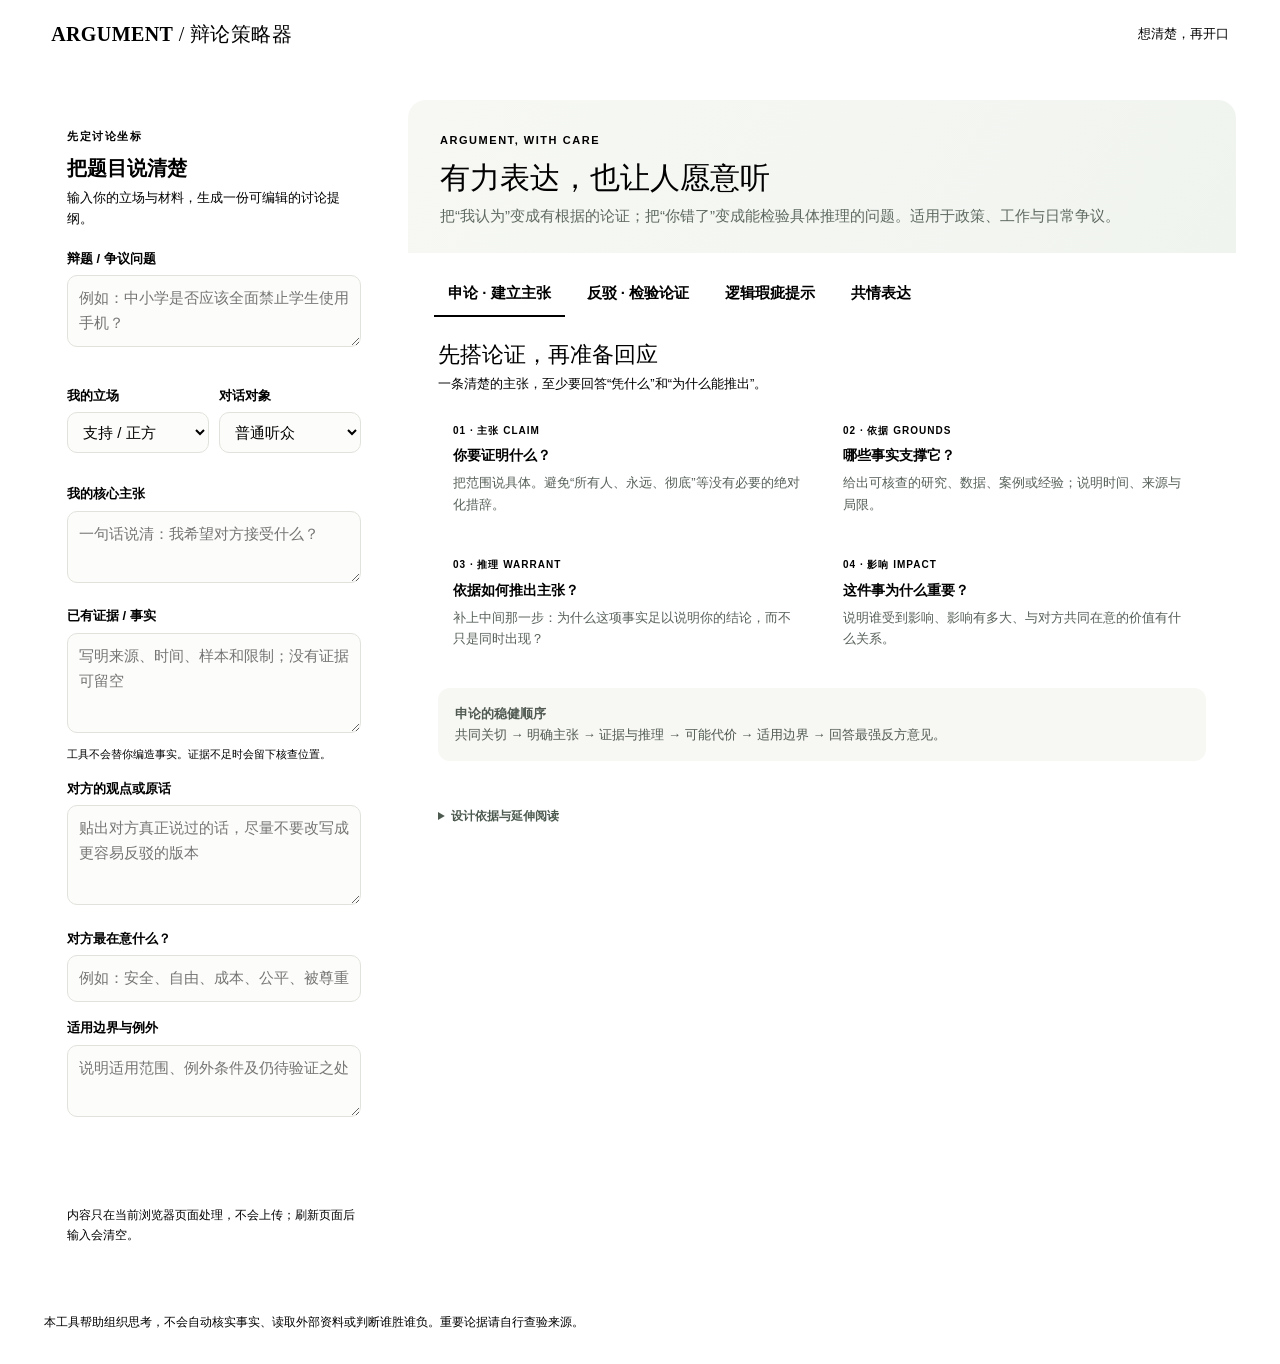
==== index.html @ ad8eb134 "Publish reviewed static site" ====
<!doctype html>
<html lang="zh-CN">
<head>
<meta charset="utf-8">
<meta name="viewport" content="width=device-width,initial-scale=1">
<meta name="theme-color" content="#f5f4f1">
<title>辩论策略器</title>
<style><style>
:root{--bg:#f5f4f1;--paper:#fff;--ink:#222722;--muted:#727a73;--line:#e4e6df;--green:#315b48;--green2:#eaf1eb;--orange:#a95d35;--orange2:#fbf0e9;--shadow:0 14px 40px #2433280c}*{box-sizing:border-box}body{margin:0;background:var(--bg);color:var(--ink);font:15px/1.65 -apple-system,BlinkMacSystemFont,"Segoe UI","PingFang SC","Hiragino Sans GB",sans-serif}button,input,textarea,select{font:inherit}button{cursor:pointer}.top{height:68px;padding:0 clamp(18px,4vw,58px);display:flex;align-items:center;justify-content:space-between;border-bottom:1px solid var(--line);background:#ffffffcc;position:sticky;top:0;z-index:2;backdrop-filter:blur(12px)}.brand{font-family:Georgia,serif;font-size:20px;letter-spacing:.02em}.brand b{color:var(--green);font-weight:600}.top small{color:var(--muted)}.layout{max-width:1240px;margin:32px auto;padding:0 24px;display:grid;grid-template-columns:340px minmax(0,1fr);gap:24px}.panel,.workspace{background:var(--paper);border:1px solid var(--line);border-radius:18px;box-shadow:var(--shadow)}.panel{padding:23px;height:max-content;position:sticky;top:88px}.eyebrow{text-transform:uppercase;letter-spacing:.14em;color:var(--green);font-size:11px;font-weight:700}.panel h2{font-size:20px;margin:4px 0 2px}.sub{color:var(--muted);font-size:13px;margin:0 0 18px}.field{margin:15px 0}.field label{display:block;font-weight:650;font-size:13px;margin-bottom:6px}.field textarea,.field input,.field select{width:100%;border:1px solid #dfe3db;border-radius:10px;background:#fcfcfa;padding:10px 11px;color:var(--ink);outline:none}.field textarea:focus,.field input:focus,.field select:focus{border-color:#72927e;box-shadow:0 0 0 3px #315b4812}.field textarea{resize:vertical;min-height:72px}.field textarea.tall{min-height:100px}.hint{font-size:11px;color:var(--muted);margin-top:4px}.row{display:grid;grid-template-columns:1fr 1fr;gap:10px}.primary{background:var(--green);color:white;border:0;padding:12px 15px;border-radius:11px;font-weight:650;width:100%;margin-top:4px}.primary:hover{background:#234633}.secondary{border:1px solid var(--line);border-radius:9px;background:white;padding:8px 11px;color:var(--ink)}.workspace{overflow:hidden}.hero{padding:27px 32px 24px;background:linear-gradient(120deg,#f7f8f4,#f0f4ef)}.hero h1{font-family:Georgia,"Songti SC",serif;font-size:30px;font-weight:550;line-height:1.2;margin:8px 0}.hero p{color:#5f6962;margin:8px 0 0;max-width:680px}.tabs{display:flex;gap:8px;padding:18px 26px 0;border-bottom:1px solid var(--line)}.tab{border:0;background:none;padding:10px 14px;color:var(--muted);font-weight:650;border-bottom:2px solid transparent}.tab.active{color:var(--green);border-color:var(--green)}.content{padding:23px 30px 30px}.pane{display:none}.pane.active{display:block}.section-title{display:flex;align-items:start;justify-content:space-between;gap:12px;margin-bottom:13px}.section-title h2{font:550 22px Georgia,"Songti SC",serif;margin:0}.section-title p{margin:3px 0 0;color:var(--muted);font-size:13px}.cards{display:grid;grid-template-columns:repeat(2,minmax(0,1fr));gap:12px}.card{border:1px solid var(--line);border-radius:12px;padding:15px;background:#fff}.card h3{font-size:14px;margin:0 0 5px}.card p{font-size:13px;color:#58615a;margin:0}.card .tag{color:var(--green);font-size:10px;text-transform:uppercase;letter-spacing:.1em;font-weight:700;display:block;margin-bottom:5px}.output{margin-top:22px;border:1px solid #d9e4db;background:#fbfdfb;border-radius:13px;padding:18px;display:none}.output.show{display:block}.output-head{display:flex;justify-content:space-between;align-items:center;margin-bottom:10px}.output h3{margin:0;font-size:16px}.copy{border:1px solid #cfdbd0;background:white;border-radius:8px;padding:7px 10px;font-size:12px}.result{white-space:pre-wrap;font-size:14px;color:#323a34}.chips{display:flex;flex-wrap:wrap;gap:8px;margin-top:12px}.chip{border-radius:30px;background:var(--orange2);color:#8b4a2b;padding:5px 9px;font-size:12px}.helper{margin-top:23px;padding:15px 17px;border-radius:12px;background:#f7f7f3;color:#515a53;font-size:13px}.helper strong{color:var(--ink)}.checklist{display:grid;gap:10px;margin-top:12px}.check{display:grid;grid-template-columns:20px 1fr;gap:8px;font-size:13px;color:#566057}.check input{accent-color:var(--green);margin-top:5px}.sources{border-top:1px solid var(--line);padding:16px 30px 20px;color:var(--muted);font-size:12px}.sources summary{cursor:pointer;color:#4d5a50;font-weight:650}.sources ul{padding-left:18px}.sources a{color:var(--green)}.notice{font-size:12px;color:var(--muted);margin-top:14px}.footer{max-width:1240px;margin:0 auto 32px;padding:0 24px;color:var(--muted);font-size:12px}@media(max-width:850px){.layout{grid-template-columns:1fr;margin:18px auto;padding:0 14px;gap:14px}.panel{position:static}.hero{padding:22px}.content{padding:20px}.sources{padding:16px 20px}.cards{grid-template-columns:1fr}.top{height:58px}.hero h1{font-size:27px}}@media(max-width:420px){.row{grid-template-columns:1fr}.section-title{display:block}.section-title button{margin-top:10px}}
.error{color:#a32620;background:#fff1ef;padding:10px;border-radius:8px}.output.show{display:block}.chip{white-space:normal}@media(max-width:850px){.layout{grid-template-columns:minmax(0,1fr)}.panel{position:static;top:auto}.top{position:static}}@media(max-width:420px){.layout{padding:0 10px}.panel{padding:16px}.tabs{overflow-x:auto;padding-left:10px;padding-right:10px}.tab{white-space:nowrap;padding:9px 10px}.content{padding:16px}.hero{padding:18px}}
</style>
</head>
<body>
<header class="top"><div class="brand"><b>ARGUMENT</b> / 辩论策略器</div><small>想清楚，再开口</small></header>
<main class="layout">
<aside class="panel">
 <span class="eyebrow">先定讨论坐标</span><h2>把题目说清楚</h2><p class="sub">输入你的立场与材料，生成一份可编辑的讨论提纲。</p>
 <div class="field"><label for="topic">辩题 / 争议问题</label><textarea id="topic" placeholder="例如：中小学是否应该全面禁止学生使用手机？"></textarea></div>
 <div class="row"><div class="field"><label for="side">我的立场</label><select id="side"><option value="支持">支持 / 正方</option><option value="反对">反对 / 反方</option><option value="审慎">审慎分析</option></select></div><div class="field"><label for="audience">对话对象</label><select id="audience"><option>普通听众</option><option>政策制定者</option><option>家人或朋友</option><option>专业评审</option><option>公众读者</option></select></div></div>
 <div class="field"><label for="claim">我的核心主张</label><textarea id="claim" placeholder="一句话说清：我希望对方接受什么？"></textarea></div>
 <div class="field"><label for="evidence">已有证据 / 事实</label><textarea id="evidence" class="tall" placeholder="写明来源、时间、样本和限制；没有证据可留空"></textarea><div class="hint">工具不会替你编造事实。证据不足时会留下核查位置。</div></div>
 <div class="field"><label for="opponent">对方的观点或原话</label><textarea id="opponent" class="tall" placeholder="贴出对方真正说过的话，尽量不要改写成更容易反驳的版本"></textarea></div>
 <div class="field"><label for="concern">对方最在意什么？</label><input id="concern" placeholder="例如：安全、自由、成本、公平、被尊重"></div>
 <div class="field"><label for="boundary">适用边界与例外</label><textarea id="boundary" placeholder="说明适用范围、例外条件及仍待验证之处"></textarea></div>
 <p id="formError" role="alert" class="error" hidden></p><button class="primary" id="generate">生成策略草稿</button>
 <p class="notice">内容只在当前浏览器页面处理，不会上传；刷新页面后输入会清空。</p>
</aside>
<section class="workspace">
 <div class="hero"><span class="eyebrow">Argument, with care</span><h1>有力表达，也让人愿意听</h1><p>把“我认为”变成有根据的论证；把“你错了”变成能检验具体推理的问题。适用于政策、工作与日常争议。</p></div>
 <nav class="tabs" aria-label="策略部分"><button class="tab active" data-pane="construct">申论 · 建立主张</button><button class="tab" data-pane="rebut">反驳 · 检验论证</button><button class="tab" data-pane="logic">逻辑瑕疵提示</button><button class="tab" data-pane="empathy">共情表达</button></nav>
 <div class="content">
  <section class="pane active" id="construct"><div class="section-title"><div><h2>先搭论证，再准备回应</h2><p>一条清楚的主张，至少要回答“凭什么”和“为什么能推出”。</p></div></div>
   <div class="cards"><article class="card"><span class="tag">01 · 主张 Claim</span><h3>你要证明什么？</h3><p>把范围说具体。避免“所有人、永远、彻底”等没有必要的绝对化措辞。</p></article><article class="card"><span class="tag">02 · 依据 Grounds</span><h3>哪些事实支撑它？</h3><p>给出可核查的研究、数据、案例或经验；说明时间、来源与局限。</p></article><article class="card"><span class="tag">03 · 推理 Warrant</span><h3>依据如何推出主张？</h3><p>补上中间那一步：为什么这项事实足以说明你的结论，而不只是同时出现？</p></article><article class="card"><span class="tag">04 · 影响 Impact</span><h3>这件事为什么重要？</h3><p>说明谁受到影响、影响有多大、与对方共同在意的价值有什么关系。</p></article></div>
   <div class="helper"><strong>申论的稳健顺序</strong><br>共同关切 → 明确主张 → 证据与推理 → 可能代价 → 适用边界 → 回答最强反方意见。</div><div class="output" id="constructOutput"><div class="output-head"><h3>你的申论草稿</h3><button class="copy" data-copy="constructText">复制草稿</button></div><div class="result" id="constructText"></div></div>
  </section>
  <section class="pane" id="rebut"><div class="section-title"><div><h2>反驳观点，不攻击说话的人</h2><p>先确认你反对的是对方真正的论点，再定位证据、推理或边界问题。</p></div></div>
   <div class="cards"><article class="card"><span class="tag">A · 复述</span><h3>先把对方说准确</h3><p>“我理解你的重点是……因为你担心……我复述得对吗？”</p></article><article class="card"><span class="tag">B · 定位</span><h3>找论证的薄弱环节</h3><p>问题在事实是否可靠、样本是否有代表性，还是证据不足以推出结论？</p></article><article class="card"><span class="tag">C · 追问</span><h3>用问题让推理可见</h3><p>“如果这个例子换一组人，结论还成立吗？”比“你这是谬误”更可讨论。</p></article><article class="card"><span class="tag">D · 回应</span><h3>提供更好的解释</h3><p>给出反证或替代机制，再比较哪种解释覆盖更多事实、带来更少代价。</p></article></div>
   <div class="helper"><strong>一段可直接改写的回应</strong><br>“我认同你在意的【关切】。我想核对的是【对方前提 / 推理】是否足以支持【结论】。目前我看到【证据或反例】。如果把【条件】纳入考虑，你会如何判断？”</div><div class="output" id="rebutOutput"><div class="output-head"><h3>你的反驳草稿</h3><button class="copy" data-copy="rebutText">复制草稿</button></div><div class="result" id="rebutText"></div><div class="chips" id="flags"></div></div>
  </section>
  <section class="pane" id="logic"><div class="section-title"><div><h2>通用逻辑检查表</h2><p>这些是检查方向，不是自动判错。先问清语境，再决定是否适用。</p></div></div><div class="cards" id="logicCards"></div><div class="helper"><strong>使用原则</strong><br>谬误名称只是缩写，不能代替论证。指出它时，最好引用具体句子，说明哪一步不成立，并提出可回答的问题。</div></section>
  <section class="pane" id="empathy"><div class="section-title"><div><h2>共情不是假装同意</h2><p>理解对方的体验与价值，同时保留你自己的判断。</p></div></div><div class="cards"><article class="card"><span class="tag">01 · 复述内容</span><h3>先检查自己有没有听懂</h3><p>“我听到你担心的是……，而不是……，对吗？”</p></article><article class="card"><span class="tag">02 · 命名关切</span><h3>承认利益或情绪有现实来源</h3><p>“如果你最看重的是【价值】，这个担心确实值得认真对待。”</p></article><article class="card"><span class="tag">03 · 找共同目标</span><h3>建立可讨论的交集</h3><p>“我们可能都希望【共同目标】；分歧在于哪种做法更能实现它。”</p></article><article class="card"><span class="tag">04 · 邀请修正</span><h3>给对方纠正你的机会</h3><p>“我这样理解有遗漏吗？你最希望我回应哪一点？”</p></article></div><div class="helper"><strong>避免</strong><br>不要替对方诊断动机；不要用“我理解你”掩盖反驳；不要把关心当成换取让步的技巧。先真诚复述，再明确说明你同意与不同意的部分。</div></section>
 </div>
 <details class="sources"><summary>设计依据与延伸阅读</summary><ul><li><a href="https://owl.purdue.edu/owl/general_writing/academic_writing/historical_perspectives_on_argumentation/toulmin_argument.html" target="_blank" rel="noreferrer">Purdue OWL：Toulmin 论证结构</a>——主张、依据、推理、限定与反驳。</li><li><a href="https://plato.stanford.edu/entries/fallacies/" target="_blank" rel="noreferrer">Stanford Encyclopedia of Philosophy：Fallacies</a>——谬误概念与非形式论证分析。</li><li><a href="https://greatergood.berkeley.edu/article/item/three_strategies_for_helping_students_discuss_controversial_issues" target="_blank" rel="noreferrer">UC Berkeley Greater Good：讨论争议议题的策略</a>——尊重式辩论、主动倾听与换位理解。</li><li><a href="https://store.samhsa.gov/sites/default/files/SAMHSA_Digital_Download/PEP20-02-02-014.pdf" target="_blank" rel="noreferrer">SAMHSA：动机式访谈实践手册</a>——开放式提问、肯定、反映式倾听与总结；此处仅借用沟通技巧，不把咨询方法包装成辩论操纵术。</li></ul></details>
</section></main>
<footer class="footer">本工具帮助组织思考，不会自动核实事实、读取外部资料或判断谁胜谁负。重要论据请自行查验来源。</footer>
<script>(function(root,factory){if(typeof module==='object'&&module.exports)module.exports=factory();else root.DebateLogic=factory()})(typeof globalThis!=='undefined'?globalThis:this,function(){'use strict';
const VERSION='1.0', SIDES=['支持','反对','审慎'];
function err(message){return {ok:false,version:VERSION,error:{code:'INVALID_INPUT',message}}}
function generateStrategy(input){try{
 if(!input||typeof input!=='object'||Array.isArray(input))return err('输入必须是包含主题、立场和主张的对象。');
 for(const k of ['topic','side','audience','claim','evidence','opponent','concern'])if(typeof input[k]!=='string')return err('缺少有效文本字段：'+k+'。');
 const topic=input.topic.trim(),side=input.side.trim(),claim=input.claim.trim();
 if(!topic||!claim||!SIDES.includes(side))return err('主题、主张不能为空，立场须为支持、反对或审慎。');
 const evidence=input.evidence.trim(),opponent=input.opponent.trim(),concern=input.concern.trim(),boundary=typeof input.boundary==='string'?input.boundary.trim():'';
 const audience=input.audience.trim()||'未指定对象';
 const provided=evidence?evidence.split(/[\n；;。]+/).map(x=>x.trim()).filter(Boolean):[];
 const gaps=provided.length?['所给材料尚未独立核验；来源、时间、样本与适用范围待补。']:['未提供来源，不能判为已核实事实'];
 const acknowledgement=concern?'你提出的顾虑值得认真对待：'+concern:'可以先确认对方最在意的影响，再讨论方案；不预设其动机。';
 let response=opponent?'针对“'+opponent+'”，先承认其中可能涉及的真实顾虑，再比较其与本方主张的适用条件；现有输入未提供证据，不能据此断定哪一方的效果更大。':'尚未提供对方原话，因此不代替对方立论；建议先询问其具体顾虑，再逐点回应。';
 if(side==='审慎')response='目前信息不足以支持简单站队。对于'+(opponent?'“'+opponent+'”':'尚未提供的对方观点')+'，应先核对双方依据与适用条件，再比较可逆方案。';
 const reasoning=provided.length?'主张（'+claim+'）需要由所给材料支持；应说明材料如何连接到预期影响，并检查替代解释。当前材料未独立核验，结论强度应与证据相称。':'主张（'+claim+'）目前只有立场陈述。可检验的论证链应补齐：可核验证据 → 证据如何支持主张的推理桥梁 → 预期影响；现阶段不能把推测写成事实。';
 const impact='可能影响需结合'+topic+'的具体情境验证；本输入没有可核验数据，不能断言效果大小或因果关系。';
 const empathy={acknowledgement,audience_adaptation:audience.includes('专业')?'面向'+audience+'：区分主张、材料与推断，要求可追溯来源、方法、适用范围及反例。':'面向'+audience+'：用日常语言说明理由和不确定性，邀请对方补充不同经历，不把分歧归因于动机。'};
 const actions=['补充可追溯来源（作者/机构、标题、日期、链接或出处），并核对其是否支持该主张。','列出至少一个反例或受影响群体，检查边界与可能代价。','与对方确认最重要的顾虑，提出小范围、可撤回且可衡量的下一步。'];
 return {ok:true,version:VERSION,argument:{claim,evidence:provided,reasoning,impact,boundary:boundary||'未提供适用边界；需明确例外、受影响群体与停止条件。'},rebuttal:{opponent:opponent||'未提供对方原话',response,questions:['对方这项顾虑在什么情形下最重要？','有哪些可核查材料能区分双方预测？','什么例外或新证据会改变当前判断？']},empathy,actions,evidence:{provided,gaps},limitations:['离线确定性模板与规则生成，不调用通用AI、网络检索或事实核查服务。','回应与行动建议是结构化提示，不代表真实对方观点、专业结论或已验证效果。','用户提供的材料不会自动成为已核实来源。']};
 }catch(e){return {ok:false,version:VERSION,error:{code:'INTERNAL_ERROR',message:'生成失败，请检查输入后重试。'}}}}
return {generateStrategy};});
const logic=[['以偏概全','用少数个案推出普遍结论。','样本有多大、如何选取？是否存在相反案例？'],['虚假两难','把多个可选方案压缩成只有两个。','还有没有折中、分阶段或第三种方案？'],['因果跳跃','把相关、先后发生误当成因果。','还有哪些因素可能解释这个结果？有对照或机制证据吗？'],['诉诸个例','用个人经历代替总体证据。','这个例子说明可能性还是普遍程度？'],['诉诸人身','攻击身份或动机，回避论点。','不讨论说话者，主张本身成立吗？'],['稻草人','把对方立场改写得更极端。','对方会认可你的复述吗？'],['滑坡推断','未经证明假设连锁后果。','每一步机制和概率依据是什么？'],['移动标准','证据满足后临时提高要求。','双方约定的标准是什么？']];
const cards=document.getElementById('logicCards'); for(const [t,d,q] of logic){const a=document.createElement('article');a.className='card';for(const [tag,txt] of [['span','检查提示'],['h3',t],['p',d+' 可问：'+q]]){const e=document.createElement(tag);e.textContent=txt;a.append(e)}cards.append(a)}
document.querySelectorAll('.tab').forEach(b=>b.addEventListener('click',()=>{document.querySelectorAll('.tab,.pane').forEach(x=>x.classList.remove('active'));b.classList.add('active');document.getElementById(b.dataset.pane).classList.add('active')}));
const $=id=>document.getElementById(id), err=$('formError');
$('generate').addEventListener('click',()=>{const input={};for(const id of ['topic','side','audience','claim','evidence','opponent','concern','boundary'])input[id]=$(id).value.trim(); if(!input.topic||!input.claim){err.textContent='请填写辩题和核心主张后再生成。';err.hidden=false;(!input.topic?$('topic'):$('claim')).focus();return} let r; try{if(typeof DebateLogic?.generateStrategy!=='function')throw Error('接口尚未加载');r=DebateLogic.generateStrategy(input)}catch{err.textContent='生成失败，请检查本地逻辑模块。';err.hidden=false;return}if(!r||r.ok!==true){err.textContent=r?.error?.message||'输入无效，请检查必填内容。';err.hidden=false;return}err.hidden=true;const a=r.argument,b=r.rebuttal; $('constructText').textContent=`辩题：${input.topic}\n立场：${input.side}\n\n主张：${a.claim}\n依据：${a.evidence.join('；')||'未提供'}\n推理：${a.reasoning}\n影响：${a.impact}\n边界：${a.boundary}\n\n行动：${r.actions.join('；')}`;$('rebutText').textContent=`对方观点：${b.opponent}\n回应：${b.response}\n追问：${b.questions.join('；')}\n\n共情：${r.empathy.acknowledgement}\n对象适配：${r.empathy.audience_adaptation}`; for(const id of ['constructOutput','rebutOutput'])$(id).classList.add('show'); const flags=$('flags');flags.replaceChildren();[...r.evidence.gaps,...r.limitations].forEach(t=>{const c=document.createElement('span');c.className='chip';c.textContent=t;flags.append(c)});$('construct').append(...[]);$('constructOutput').scrollIntoView({block:'nearest'});});
document.querySelectorAll('[data-copy]').forEach(btn=>btn.addEventListener('click',async()=>{const text=$(btn.dataset.copy).textContent;try{if(!navigator.clipboard?.writeText)throw Error();await navigator.clipboard.writeText(text);btn.textContent='已复制'}catch{btn.textContent='复制失败：请手动选择文本'}setTimeout(()=>btn.textContent='复制草稿',1800)}));
</script>
</body>
</html>
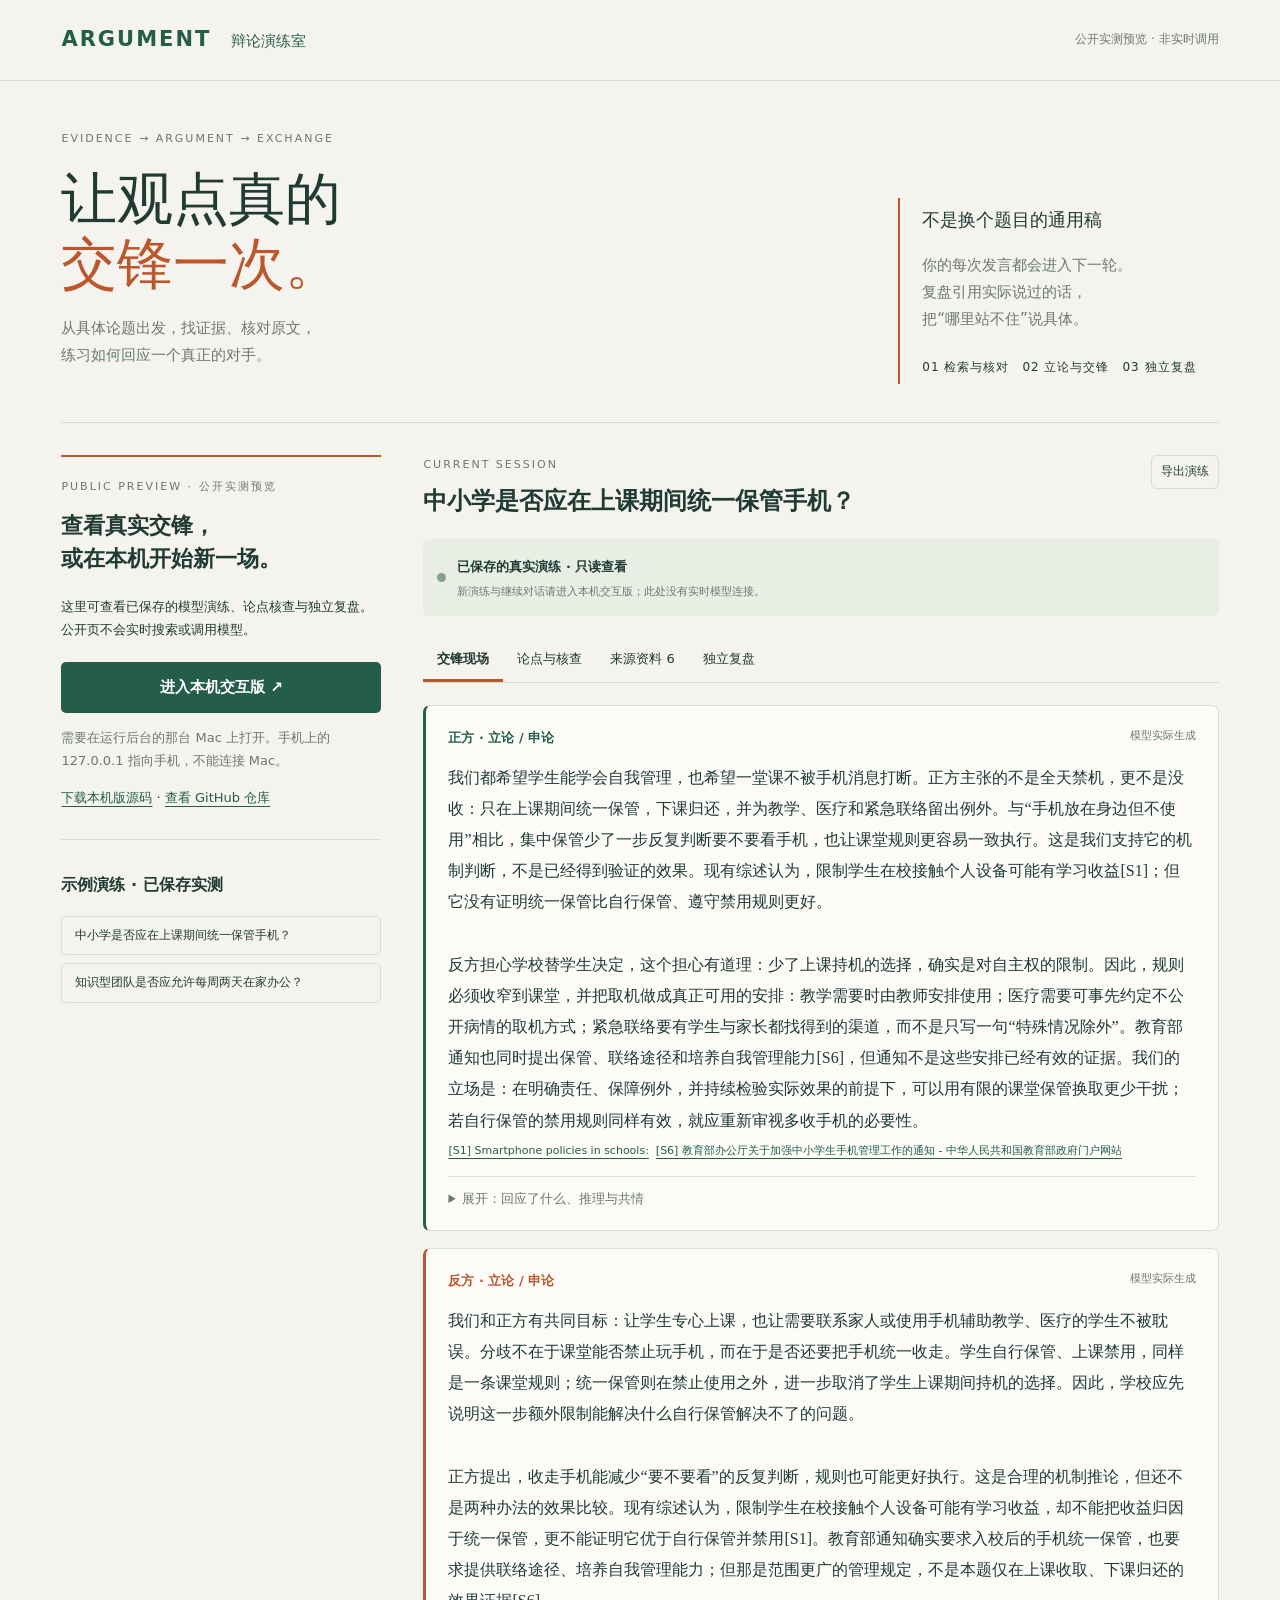
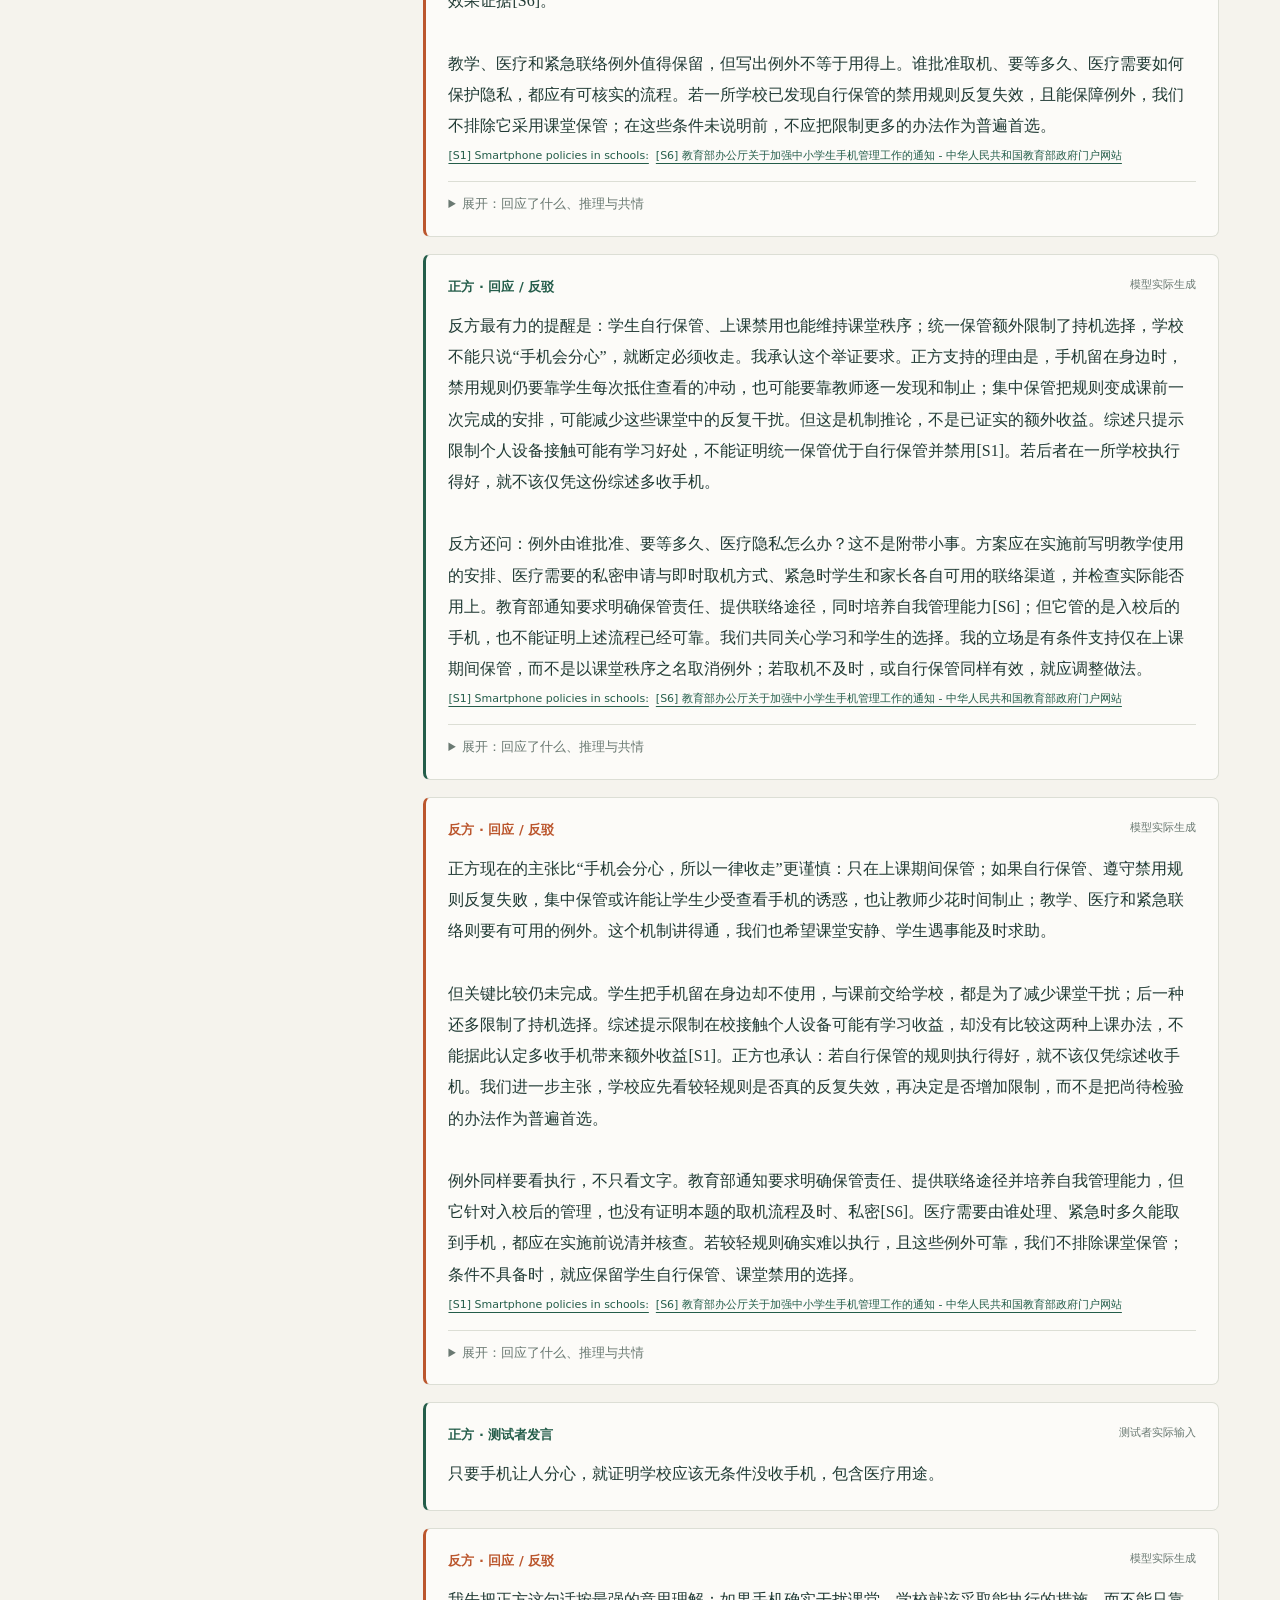
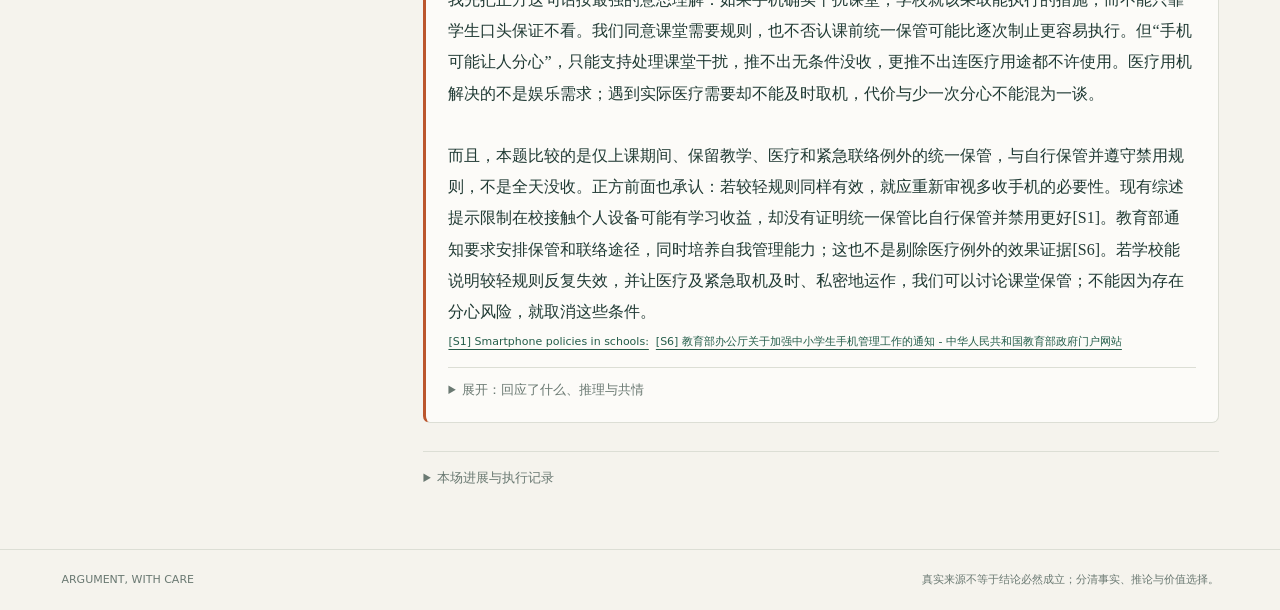
==== commit 3a18df4c: "Publish model-backed debate simulator source and honest Pages preview" ====
--- a/index.html
+++ b/index.html
@@ -1,76 +1,15 @@
-<!doctype html>
-<html lang="zh-CN">
-<head>
-<meta charset="utf-8">
-<meta name="viewport" content="width=device-width,initial-scale=1">
-<meta name="theme-color" content="#f5f4f1">
-<title>辩论策略器</title>
-<style><style>
-:root{--bg:#f5f4f1;--paper:#fff;--ink:#222722;--muted:#727a73;--line:#e4e6df;--green:#315b48;--green2:#eaf1eb;--orange:#a95d35;--orange2:#fbf0e9;--shadow:0 14px 40px #2433280c}*{box-sizing:border-box}body{margin:0;background:var(--bg);color:var(--ink);font:15px/1.65 -apple-system,BlinkMacSystemFont,"Segoe UI","PingFang SC","Hiragino Sans GB",sans-serif}button,input,textarea,select{font:inherit}button{cursor:pointer}.top{height:68px;padding:0 clamp(18px,4vw,58px);display:flex;align-items:center;justify-content:space-between;border-bottom:1px solid var(--line);background:#ffffffcc;position:sticky;top:0;z-index:2;backdrop-filter:blur(12px)}.brand{font-family:Georgia,serif;font-size:20px;letter-spacing:.02em}.brand b{color:var(--green);font-weight:600}.top small{color:var(--muted)}.layout{max-width:1240px;margin:32px auto;padding:0 24px;display:grid;grid-template-columns:340px minmax(0,1fr);gap:24px}.panel,.workspace{background:var(--paper);border:1px solid var(--line);border-radius:18px;box-shadow:var(--shadow)}.panel{padding:23px;height:max-content;position:sticky;top:88px}.eyebrow{text-transform:uppercase;letter-spacing:.14em;color:var(--green);font-size:11px;font-weight:700}.panel h2{font-size:20px;margin:4px 0 2px}.sub{color:var(--muted);font-size:13px;margin:0 0 18px}.field{margin:15px 0}.field label{display:block;font-weight:650;font-size:13px;margin-bottom:6px}.field textarea,.field input,.field select{width:100%;border:1px solid #dfe3db;border-radius:10px;background:#fcfcfa;padding:10px 11px;color:var(--ink);outline:none}.field textarea:focus,.field input:focus,.field select:focus{border-color:#72927e;box-shadow:0 0 0 3px #315b4812}.field textarea{resize:vertical;min-height:72px}.field textarea.tall{min-height:100px}.hint{font-size:11px;color:var(--muted);margin-top:4px}.row{display:grid;grid-template-columns:1fr 1fr;gap:10px}.primary{background:var(--green);color:white;border:0;padding:12px 15px;border-radius:11px;font-weight:650;width:100%;margin-top:4px}.primary:hover{background:#234633}.secondary{border:1px solid var(--line);border-radius:9px;background:white;padding:8px 11px;color:var(--ink)}.workspace{overflow:hidden}.hero{padding:27px 32px 24px;background:linear-gradient(120deg,#f7f8f4,#f0f4ef)}.hero h1{font-family:Georgia,"Songti SC",serif;font-size:30px;font-weight:550;line-height:1.2;margin:8px 0}.hero p{color:#5f6962;margin:8px 0 0;max-width:680px}.tabs{display:flex;gap:8px;padding:18px 26px 0;border-bottom:1px solid var(--line)}.tab{border:0;background:none;padding:10px 14px;color:var(--muted);font-weight:650;border-bottom:2px solid transparent}.tab.active{color:var(--green);border-color:var(--green)}.content{padding:23px 30px 30px}.pane{display:none}.pane.active{display:block}.section-title{display:flex;align-items:start;justify-content:space-between;gap:12px;margin-bottom:13px}.section-title h2{font:550 22px Georgia,"Songti SC",serif;margin:0}.section-title p{margin:3px 0 0;color:var(--muted);font-size:13px}.cards{display:grid;grid-template-columns:repeat(2,minmax(0,1fr));gap:12px}.card{border:1px solid var(--line);border-radius:12px;padding:15px;background:#fff}.card h3{font-size:14px;margin:0 0 5px}.card p{font-size:13px;color:#58615a;margin:0}.card .tag{color:var(--green);font-size:10px;text-transform:uppercase;letter-spacing:.1em;font-weight:700;display:block;margin-bottom:5px}.output{margin-top:22px;border:1px solid #d9e4db;background:#fbfdfb;border-radius:13px;padding:18px;display:none}.output.show{display:block}.output-head{display:flex;justify-content:space-between;align-items:center;margin-bottom:10px}.output h3{margin:0;font-size:16px}.copy{border:1px solid #cfdbd0;background:white;border-radius:8px;padding:7px 10px;font-size:12px}.result{white-space:pre-wrap;font-size:14px;color:#323a34}.chips{display:flex;flex-wrap:wrap;gap:8px;margin-top:12px}.chip{border-radius:30px;background:var(--orange2);color:#8b4a2b;padding:5px 9px;font-size:12px}.helper{margin-top:23px;padding:15px 17px;border-radius:12px;background:#f7f7f3;color:#515a53;font-size:13px}.helper strong{color:var(--ink)}.checklist{display:grid;gap:10px;margin-top:12px}.check{display:grid;grid-template-columns:20px 1fr;gap:8px;font-size:13px;color:#566057}.check input{accent-color:var(--green);margin-top:5px}.sources{border-top:1px solid var(--line);padding:16px 30px 20px;color:var(--muted);font-size:12px}.sources summary{cursor:pointer;color:#4d5a50;font-weight:650}.sources ul{padding-left:18px}.sources a{color:var(--green)}.notice{font-size:12px;color:var(--muted);margin-top:14px}.footer{max-width:1240px;margin:0 auto 32px;padding:0 24px;color:var(--muted);font-size:12px}@media(max-width:850px){.layout{grid-template-columns:1fr;margin:18px auto;padding:0 14px;gap:14px}.panel{position:static}.hero{padding:22px}.content{padding:20px}.sources{padding:16px 20px}.cards{grid-template-columns:1fr}.top{height:58px}.hero h1{font-size:27px}}@media(max-width:420px){.row{grid-template-columns:1fr}.section-title{display:block}.section-title button{margin-top:10px}}
-.error{color:#a32620;background:#fff1ef;padding:10px;border-radius:8px}.output.show{display:block}.chip{white-space:normal}@media(max-width:850px){.layout{grid-template-columns:minmax(0,1fr)}.panel{position:static;top:auto}.top{position:static}}@media(max-width:420px){.layout{padding:0 10px}.panel{padding:16px}.tabs{overflow-x:auto;padding-left:10px;padding-right:10px}.tab{white-space:nowrap;padding:9px 10px}.content{padding:16px}.hero{padding:18px}}
-</style>
-</head>
-<body>
-<header class="top"><div class="brand"><b>ARGUMENT</b> / 辩论策略器</div><small>想清楚，再开口</small></header>
-<main class="layout">
-<aside class="panel">
- <span class="eyebrow">先定讨论坐标</span><h2>把题目说清楚</h2><p class="sub">输入你的立场与材料，生成一份可编辑的讨论提纲。</p>
- <div class="field"><label for="topic">辩题 / 争议问题</label><textarea id="topic" placeholder="例如：中小学是否应该全面禁止学生使用手机？"></textarea></div>
- <div class="row"><div class="field"><label for="side">我的立场</label><select id="side"><option value="支持">支持 / 正方</option><option value="反对">反对 / 反方</option><option value="审慎">审慎分析</option></select></div><div class="field"><label for="audience">对话对象</label><select id="audience"><option>普通听众</option><option>政策制定者</option><option>家人或朋友</option><option>专业评审</option><option>公众读者</option></select></div></div>
- <div class="field"><label for="claim">我的核心主张</label><textarea id="claim" placeholder="一句话说清：我希望对方接受什么？"></textarea></div>
- <div class="field"><label for="evidence">已有证据 / 事实</label><textarea id="evidence" class="tall" placeholder="写明来源、时间、样本和限制；没有证据可留空"></textarea><div class="hint">工具不会替你编造事实。证据不足时会留下核查位置。</div></div>
- <div class="field"><label for="opponent">对方的观点或原话</label><textarea id="opponent" class="tall" placeholder="贴出对方真正说过的话，尽量不要改写成更容易反驳的版本"></textarea></div>
- <div class="field"><label for="concern">对方最在意什么？</label><input id="concern" placeholder="例如：安全、自由、成本、公平、被尊重"></div>
- <div class="field"><label for="boundary">适用边界与例外</label><textarea id="boundary" placeholder="说明适用范围、例外条件及仍待验证之处"></textarea></div>
- <p id="formError" role="alert" class="error" hidden></p><button class="primary" id="generate">生成策略草稿</button>
- <p class="notice">内容只在当前浏览器页面处理，不会上传；刷新页面后输入会清空。</p>
-</aside>
-<section class="workspace">
- <div class="hero"><span class="eyebrow">Argument, with care</span><h1>有力表达，也让人愿意听</h1><p>把“我认为”变成有根据的论证；把“你错了”变成能检验具体推理的问题。适用于政策、工作与日常争议。</p></div>
- <nav class="tabs" aria-label="策略部分"><button class="tab active" data-pane="construct">申论 · 建立主张</button><button class="tab" data-pane="rebut">反驳 · 检验论证</button><button class="tab" data-pane="logic">逻辑瑕疵提示</button><button class="tab" data-pane="empathy">共情表达</button></nav>
- <div class="content">
-  <section class="pane active" id="construct"><div class="section-title"><div><h2>先搭论证，再准备回应</h2><p>一条清楚的主张，至少要回答“凭什么”和“为什么能推出”。</p></div></div>
-   <div class="cards"><article class="card"><span class="tag">01 · 主张 Claim</span><h3>你要证明什么？</h3><p>把范围说具体。避免“所有人、永远、彻底”等没有必要的绝对化措辞。</p></article><article class="card"><span class="tag">02 · 依据 Grounds</span><h3>哪些事实支撑它？</h3><p>给出可核查的研究、数据、案例或经验；说明时间、来源与局限。</p></article><article class="card"><span class="tag">03 · 推理 Warrant</span><h3>依据如何推出主张？</h3><p>补上中间那一步：为什么这项事实足以说明你的结论，而不只是同时出现？</p></article><article class="card"><span class="tag">04 · 影响 Impact</span><h3>这件事为什么重要？</h3><p>说明谁受到影响、影响有多大、与对方共同在意的价值有什么关系。</p></article></div>
-   <div class="helper"><strong>申论的稳健顺序</strong><br>共同关切 → 明确主张 → 证据与推理 → 可能代价 → 适用边界 → 回答最强反方意见。</div><div class="output" id="constructOutput"><div class="output-head"><h3>你的申论草稿</h3><button class="copy" data-copy="constructText">复制草稿</button></div><div class="result" id="constructText"></div></div>
-  </section>
-  <section class="pane" id="rebut"><div class="section-title"><div><h2>反驳观点，不攻击说话的人</h2><p>先确认你反对的是对方真正的论点，再定位证据、推理或边界问题。</p></div></div>
-   <div class="cards"><article class="card"><span class="tag">A · 复述</span><h3>先把对方说准确</h3><p>“我理解你的重点是……因为你担心……我复述得对吗？”</p></article><article class="card"><span class="tag">B · 定位</span><h3>找论证的薄弱环节</h3><p>问题在事实是否可靠、样本是否有代表性，还是证据不足以推出结论？</p></article><article class="card"><span class="tag">C · 追问</span><h3>用问题让推理可见</h3><p>“如果这个例子换一组人，结论还成立吗？”比“你这是谬误”更可讨论。</p></article><article class="card"><span class="tag">D · 回应</span><h3>提供更好的解释</h3><p>给出反证或替代机制，再比较哪种解释覆盖更多事实、带来更少代价。</p></article></div>
-   <div class="helper"><strong>一段可直接改写的回应</strong><br>“我认同你在意的【关切】。我想核对的是【对方前提 / 推理】是否足以支持【结论】。目前我看到【证据或反例】。如果把【条件】纳入考虑，你会如何判断？”</div><div class="output" id="rebutOutput"><div class="output-head"><h3>你的反驳草稿</h3><button class="copy" data-copy="rebutText">复制草稿</button></div><div class="result" id="rebutText"></div><div class="chips" id="flags"></div></div>
-  </section>
-  <section class="pane" id="logic"><div class="section-title"><div><h2>通用逻辑检查表</h2><p>这些是检查方向，不是自动判错。先问清语境，再决定是否适用。</p></div></div><div class="cards" id="logicCards"></div><div class="helper"><strong>使用原则</strong><br>谬误名称只是缩写，不能代替论证。指出它时，最好引用具体句子，说明哪一步不成立，并提出可回答的问题。</div></section>
-  <section class="pane" id="empathy"><div class="section-title"><div><h2>共情不是假装同意</h2><p>理解对方的体验与价值，同时保留你自己的判断。</p></div></div><div class="cards"><article class="card"><span class="tag">01 · 复述内容</span><h3>先检查自己有没有听懂</h3><p>“我听到你担心的是……，而不是……，对吗？”</p></article><article class="card"><span class="tag">02 · 命名关切</span><h3>承认利益或情绪有现实来源</h3><p>“如果你最看重的是【价值】，这个担心确实值得认真对待。”</p></article><article class="card"><span class="tag">03 · 找共同目标</span><h3>建立可讨论的交集</h3><p>“我们可能都希望【共同目标】；分歧在于哪种做法更能实现它。”</p></article><article class="card"><span class="tag">04 · 邀请修正</span><h3>给对方纠正你的机会</h3><p>“我这样理解有遗漏吗？你最希望我回应哪一点？”</p></article></div><div class="helper"><strong>避免</strong><br>不要替对方诊断动机；不要用“我理解你”掩盖反驳；不要把关心当成换取让步的技巧。先真诚复述，再明确说明你同意与不同意的部分。</div></section>
- </div>
- <details class="sources"><summary>设计依据与延伸阅读</summary><ul><li><a href="https://owl.purdue.edu/owl/general_writing/academic_writing/historical_perspectives_on_argumentation/toulmin_argument.html" target="_blank" rel="noreferrer">Purdue OWL：Toulmin 论证结构</a>——主张、依据、推理、限定与反驳。</li><li><a href="https://plato.stanford.edu/entries/fallacies/" target="_blank" rel="noreferrer">Stanford Encyclopedia of Philosophy：Fallacies</a>——谬误概念与非形式论证分析。</li><li><a href="https://greatergood.berkeley.edu/article/item/three_strategies_for_helping_students_discuss_controversial_issues" target="_blank" rel="noreferrer">UC Berkeley Greater Good：讨论争议议题的策略</a>——尊重式辩论、主动倾听与换位理解。</li><li><a href="https://store.samhsa.gov/sites/default/files/SAMHSA_Digital_Download/PEP20-02-02-014.pdf" target="_blank" rel="noreferrer">SAMHSA：动机式访谈实践手册</a>——开放式提问、肯定、反映式倾听与总结；此处仅借用沟通技巧，不把咨询方法包装成辩论操纵术。</li></ul></details>
-</section></main>
-<footer class="footer">本工具帮助组织思考，不会自动核实事实、读取外部资料或判断谁胜谁负。重要论据请自行查验来源。</footer>
-<script>(function(root,factory){if(typeof module==='object'&&module.exports)module.exports=factory();else root.DebateLogic=factory()})(typeof globalThis!=='undefined'?globalThis:this,function(){'use strict';
-const VERSION='1.0', SIDES=['支持','反对','审慎'];
-function err(message){return {ok:false,version:VERSION,error:{code:'INVALID_INPUT',message}}}
-function generateStrategy(input){try{
- if(!input||typeof input!=='object'||Array.isArray(input))return err('输入必须是包含主题、立场和主张的对象。');
- for(const k of ['topic','side','audience','claim','evidence','opponent','concern'])if(typeof input[k]!=='string')return err('缺少有效文本字段：'+k+'。');
- const topic=input.topic.trim(),side=input.side.trim(),claim=input.claim.trim();
- if(!topic||!claim||!SIDES.includes(side))return err('主题、主张不能为空，立场须为支持、反对或审慎。');
- const evidence=input.evidence.trim(),opponent=input.opponent.trim(),concern=input.concern.trim(),boundary=typeof input.boundary==='string'?input.boundary.trim():'';
- const audience=input.audience.trim()||'未指定对象';
- const provided=evidence?evidence.split(/[\n；;。]+/).map(x=>x.trim()).filter(Boolean):[];
- const gaps=provided.length?['所给材料尚未独立核验；来源、时间、样本与适用范围待补。']:['未提供来源，不能判为已核实事实'];
- const acknowledgement=concern?'你提出的顾虑值得认真对待：'+concern:'可以先确认对方最在意的影响，再讨论方案；不预设其动机。';
- let response=opponent?'针对“'+opponent+'”，先承认其中可能涉及的真实顾虑，再比较其与本方主张的适用条件；现有输入未提供证据，不能据此断定哪一方的效果更大。':'尚未提供对方原话，因此不代替对方立论；建议先询问其具体顾虑，再逐点回应。';
- if(side==='审慎')response='目前信息不足以支持简单站队。对于'+(opponent?'“'+opponent+'”':'尚未提供的对方观点')+'，应先核对双方依据与适用条件，再比较可逆方案。';
- const reasoning=provided.length?'主张（'+claim+'）需要由所给材料支持；应说明材料如何连接到预期影响，并检查替代解释。当前材料未独立核验，结论强度应与证据相称。':'主张（'+claim+'）目前只有立场陈述。可检验的论证链应补齐：可核验证据 → 证据如何支持主张的推理桥梁 → 预期影响；现阶段不能把推测写成事实。';
- const impact='可能影响需结合'+topic+'的具体情境验证；本输入没有可核验数据，不能断言效果大小或因果关系。';
- const empathy={acknowledgement,audience_adaptation:audience.includes('专业')?'面向'+audience+'：区分主张、材料与推断，要求可追溯来源、方法、适用范围及反例。':'面向'+audience+'：用日常语言说明理由和不确定性，邀请对方补充不同经历，不把分歧归因于动机。'};
- const actions=['补充可追溯来源（作者/机构、标题、日期、链接或出处），并核对其是否支持该主张。','列出至少一个反例或受影响群体，检查边界与可能代价。','与对方确认最重要的顾虑，提出小范围、可撤回且可衡量的下一步。'];
- return {ok:true,version:VERSION,argument:{claim,evidence:provided,reasoning,impact,boundary:boundary||'未提供适用边界；需明确例外、受影响群体与停止条件。'},rebuttal:{opponent:opponent||'未提供对方原话',response,questions:['对方这项顾虑在什么情形下最重要？','有哪些可核查材料能区分双方预测？','什么例外或新证据会改变当前判断？']},empathy,actions,evidence:{provided,gaps},limitations:['离线确定性模板与规则生成，不调用通用AI、网络检索或事实核查服务。','回应与行动建议是结构化提示，不代表真实对方观点、专业结论或已验证效果。','用户提供的材料不会自动成为已核实来源。']};
- }catch(e){return {ok:false,version:VERSION,error:{code:'INTERNAL_ERROR',message:'生成失败，请检查输入后重试。'}}}}
-return {generateStrategy};});
-const logic=[['以偏概全','用少数个案推出普遍结论。','样本有多大、如何选取？是否存在相反案例？'],['虚假两难','把多个可选方案压缩成只有两个。','还有没有折中、分阶段或第三种方案？'],['因果跳跃','把相关、先后发生误当成因果。','还有哪些因素可能解释这个结果？有对照或机制证据吗？'],['诉诸个例','用个人经历代替总体证据。','这个例子说明可能性还是普遍程度？'],['诉诸人身','攻击身份或动机，回避论点。','不讨论说话者，主张本身成立吗？'],['稻草人','把对方立场改写得更极端。','对方会认可你的复述吗？'],['滑坡推断','未经证明假设连锁后果。','每一步机制和概率依据是什么？'],['移动标准','证据满足后临时提高要求。','双方约定的标准是什么？']];
-const cards=document.getElementById('logicCards'); for(const [t,d,q] of logic){const a=document.createElement('article');a.className='card';for(const [tag,txt] of [['span','检查提示'],['h3',t],['p',d+' 可问：'+q]]){const e=document.createElement(tag);e.textContent=txt;a.append(e)}cards.append(a)}
-document.querySelectorAll('.tab').forEach(b=>b.addEventListener('click',()=>{document.querySelectorAll('.tab,.pane').forEach(x=>x.classList.remove('active'));b.classList.add('active');document.getElementById(b.dataset.pane).classList.add('active')}));
-const $=id=>document.getElementById(id), err=$('formError');
-$('generate').addEventListener('click',()=>{const input={};for(const id of ['topic','side','audience','claim','evidence','opponent','concern','boundary'])input[id]=$(id).value.trim(); if(!input.topic||!input.claim){err.textContent='请填写辩题和核心主张后再生成。';err.hidden=false;(!input.topic?$('topic'):$('claim')).focus();return} let r; try{if(typeof DebateLogic?.generateStrategy!=='function')throw Error('接口尚未加载');r=DebateLogic.generateStrategy(input)}catch{err.textContent='生成失败，请检查本地逻辑模块。';err.hidden=false;return}if(!r||r.ok!==true){err.textContent=r?.error?.message||'输入无效，请检查必填内容。';err.hidden=false;return}err.hidden=true;const a=r.argument,b=r.rebuttal; $('constructText').textContent=`辩题：${input.topic}\n立场：${input.side}\n\n主张：${a.claim}\n依据：${a.evidence.join('；')||'未提供'}\n推理：${a.reasoning}\n影响：${a.impact}\n边界：${a.boundary}\n\n行动：${r.actions.join('；')}`;$('rebutText').textContent=`对方观点：${b.opponent}\n回应：${b.response}\n追问：${b.questions.join('；')}\n\n共情：${r.empathy.acknowledgement}\n对象适配：${r.empathy.audience_adaptation}`; for(const id of ['constructOutput','rebutOutput'])$(id).classList.add('show'); const flags=$('flags');flags.replaceChildren();[...r.evidence.gaps,...r.limitations].forEach(t=>{const c=document.createElement('span');c.className='chip';c.textContent=t;flags.append(c)});$('construct').append(...[]);$('constructOutput').scrollIntoView({block:'nearest'});});
-document.querySelectorAll('[data-copy]').forEach(btn=>btn.addEventListener('click',async()=>{const text=$(btn.dataset.copy).textContent;try{if(!navigator.clipboard?.writeText)throw Error();await navigator.clipboard.writeText(text);btn.textContent='已复制'}catch{btn.textContent='复制失败：请手动选择文本'}setTimeout(()=>btn.textContent='复制草稿',1800)}));
-</script>
-</body>
-</html>
+<!doctype html><html lang="zh-CN"><head><meta charset="utf-8"><meta name="viewport" content="width=device-width,initial-scale=1"><title>辩论演练室 · 有证据的交锋</title><link rel="icon" href="data:,"><link rel="stylesheet" href="./style.css"><script src="./app.js" defer></script></head><body data-public-preview="true">
+<header><a href="./" class="brand">ARGUMENT<span>辩论演练室</span></a><span class="runtime" id="runtime">读取本机服务…</span></header>
+<main><section class="hero"><div><div class="eyebrow">EVIDENCE → ARGUMENT → EXCHANGE</div><h1>让观点真的<br><em>交锋一次。</em></h1><p>从具体论题出发，找证据、核对原文，<br>练习如何回应一个真正的对手。</p></div><div class="hero-note"><span>不是换个题目的通用稿</span><p>你的每次发言都会进入下一轮。<br>复盘引用实际说过的话，<br>把“哪里站不住”说具体。</p><div>01 检索与核对　02 立论与交锋　03 独立复盘</div></div></section>
+<div class="workspace"><aside><section class="public-notice"><div class="eyebrow">PUBLIC PREVIEW · 公开实测预览</div><h2>查看真实交锋，<br>或在本机开始新一场。</h2><p>这里可查看已保存的模型演练、论点核查与独立复盘。公开页不会实时搜索或调用模型。</p><a class="launch-link" href="http://127.0.0.1:56615/" target="_blank" rel="noopener noreferrer">进入本机交互版 ↗</a><p class="fine">需要在运行后台的那台 Mac 上打开。手机上的 127.0.0.1 指向手机，不能连接 Mac。</p><p><a href="./debate-simulator-local.zip">下载本机版源码</a> · <a href="https://github.com/randomCLB/debate-strategy-wg-57c5d8b4">查看 GitHub 仓库</a></p></section><form id="setup"><div class="section-head"><span class="step">01</span><h2>设定本场</h2></div><label for="topic">辩题 / 争议问题 <b>*</b></label><textarea id="topic" required minlength="3" maxlength="1000" placeholder="例如：中小学是否应在上课期间统一保管手机？"></textarea>
+<div class="examples"><button type="button" data-example="phones">校园手机</button><button type="button" data-example="remote">远程工作</button><button type="button" data-example="transit">夜间公交</button></div>
+<label for="mode">演练方式</label><select id="mode"><option value="human">我来辩论 · AI 做对手</option><option value="auto">先看 AI 正反方对练</option></select><div class="two"><div><label for="side">我的立场</label><select id="side"><option value="pro">支持 / 正方</option><option value="con">反对 / 反方</option></select></div><div><label for="rounds">自动交锋轮数</label><select id="rounds"><option value="1">1轮</option><option value="2" selected>2轮</option><option value="3">3轮</option></select></div></div>
+<label for="audience">要说服谁？</label><select id="audience"><option>普通听众</option><option>家人或朋友</option><option>政策制定者</option><option>专业评审</option><option>同事与管理者</option></select>
+<details class="setup-extra"><summary>补充我的观点、材料和对方原话</summary><label for="claim">我的核心主张</label><textarea id="claim" placeholder="你希望证明什么？可以先留空。"></textarea><label for="evidence">已有材料 / 链接 / 事实</label><textarea id="evidence" placeholder="你的材料会与公开来源比较，未经核对不会被当成已证实事实。"></textarea><label for="opponent">对方的实际说法</label><textarea id="opponent" placeholder="尽可能保留原话。"></textarea><label for="boundary">边界与例外</label><input id="boundary" placeholder="例如：仅限上课；保留医疗和教学例外"></details>
+<button class="primary" id="start">检索证据，开始演练 <span>↗</span></button><p class="fine">使用本机现有模型连接。论题会交给模型和公开检索服务；不会把凭据放进网页。</p><p class="error" id="setup-error" role="alert" hidden></p></form>
+<div class="history"><h3>示例演练 · 已保存实测</h3><div id="history"></div></div></aside>
+<section class="stage"><div id="empty" class="empty"><span class="big-mark">“</span><h2>有力的回应，<br>从听清对方开始。</h2><p>填写辩题后，可以自己上场，<br>也可以先看双方如何建立论据、质疑和让步。</p><div class="empty-cards"><div><b>有来源</b><span>正文、时间、摘录都可查看</span></div><div><b>有来回</b><span>回应实际发言，避免各说各话</span></div><div><b>有复盘</b><span>逻辑、证据、共情分别评价</span></div></div></div>
+<div id="session" hidden><div class="session-title"><div><div class="eyebrow">CURRENT SESSION</div><h2 id="session-topic"></h2></div><button id="export" class="text-button">导出演练</button></div><div class="progress" role="status"><span id="activity" class="activity"></span><div><strong id="phase"></strong><p id="status-note"></p></div><button id="stop" class="text-button">停止本轮</button></div><div id="session-error" class="error" role="alert" hidden></div>
+<nav class="tabs" aria-label="演练内容"><button data-tab="arena" class="selected">交锋现场</button><button data-tab="dossier">论点与核查</button><button data-tab="sources">来源资料 <span id="source-count">0</span></button><button data-tab="review">独立复盘</button></nav>
+<section id="arena" class="tab-panel"><div id="messages"></div><div id="composer"><label id="reply-label" for="reply">轮到你回应</label><textarea id="reply" placeholder="回答对方的问题，补上证据，或者指出其推理具体哪里推不出结论。"></textarea><div class="actions"><button id="send" class="primary">发送发言 · 让对方回应</button><button id="judge">复盘当前交锋</button><button id="continue">继续本场</button></div></div><div class="fine" id="auto-note"></div></section>
+<section id="dossier" class="tab-panel" hidden></section><section id="sources" class="tab-panel" hidden></section><section id="review" class="tab-panel" hidden></section><details class="execution"><summary>本场进展与执行记录</summary><p id="usage"></p><ol id="events"></ol></details></div></section></div></main><footer>ARGUMENT, WITH CARE <span>真实来源不等于结论必然成立；分清事实、推论与价值选择。</span></footer></body></html>
--- a/style.css
+++ b/style.css
@@ -0,0 +1,3 @@
+:root{--ink:#203a34;--muted:#6a7972;--paper:#f5f3ed;--line:#dcded5;--green:#245d4a;--orange:#bb562d}*{box-sizing:border-box}body{margin:0;color:var(--ink);background:var(--paper);font:15px/1.8 system-ui,-apple-system,'PingFang SC',sans-serif}button,input,textarea,select{font:inherit}button,a{touch-action:manipulation}button{cursor:pointer;border:1px solid var(--line);border-radius:5px;background:#fff;padding:8px 13px;color:var(--ink)}button:hover{border-color:var(--green)}button:disabled{opacity:.55;cursor:wait}a{color:var(--green);text-underline-offset:4px}header{display:flex;justify-content:space-between;align-items:center;padding:21px 4.8%;border-bottom:1px solid var(--line)}.brand{font-size:21px;font-weight:750;letter-spacing:2px;text-decoration:none}.brand span{font-size:15px;letter-spacing:0;margin-left:20px;font-weight:400}.runtime,.fine{font-size:12px;color:var(--muted)}main{max-width:1500px;margin:auto;padding:0 4.8%}.hero{display:flex;justify-content:space-between;gap:35px;padding:48px 0 38px;border-bottom:1px solid var(--line)}.eyebrow{font-size:11px;letter-spacing:2px;color:var(--muted)}h1{font-family:Georgia,'Songti SC',serif;font-size:clamp(38px,4.4vw,66px);font-weight:500;line-height:1.16;margin:18px 0}h1 em{font-style:normal;color:var(--orange)}.hero p{color:var(--muted);margin:15px 0}.hero-note{align-self:end;border-left:2px solid var(--orange);padding:6px 22px;max-width:440px}.hero-note>span{font-size:18px}.hero-note>div{font-size:12px;margin-top:24px;letter-spacing:1px}.workspace{display:grid;grid-template-columns:320px minmax(0,1fr);gap:42px;padding:32px 0 60px}.section-head{display:flex;gap:12px;align-items:center}.step{font-family:Georgia,serif;color:var(--orange);font-size:24px}h2{font-size:22px;line-height:1.5;margin:6px 0 20px}h3{font-size:16px}label{display:block;font-weight:600;font-size:13px;margin:14px 0 6px}label b{color:var(--orange)}textarea,input,select{width:100%;background:#fcfbf7;color:var(--ink);border:1px solid #cbd1c7;border-radius:5px;padding:10px 11px;outline-color:var(--green)}textarea{resize:vertical;min-height:90px}#topic{min-height:110px}select{height:44px}.two{display:grid;grid-template-columns:1fr 1fr;gap:12px}.examples{display:flex;gap:6px;margin-top:8px}.examples button{font-size:11px;padding:3px 8px;background:transparent}.primary{background:var(--green);border-color:var(--green);color:white;font-weight:600}.primary:hover{background:#174737}#start{margin-top:20px;width:100%;display:flex;justify-content:space-between;padding:12px}.setup-extra{margin-top:16px}summary{cursor:pointer;font-size:13px;color:var(--muted)}.history{margin-top:30px;border-top:1px solid var(--line);padding-top:15px}.history button{display:block;text-align:left;width:100%;margin-bottom:8px;background:transparent;font-size:12px}.stage{min-width:0}.empty{text-align:center;padding:35px 10px}.big-mark{font:90px/1 Georgia,serif;color:var(--orange)}.empty h2{font:35px/1.5 Georgia,'Songti SC',serif;margin-top:-20px}.empty p{color:var(--muted)}.empty-cards{display:flex;justify-content:center;gap:32px;margin-top:45px;text-align:left}.empty-cards div{border-top:1px solid var(--line);padding-top:10px;flex:1;max-width:160px}.empty-cards b,.empty-cards span{display:block}.empty-cards span{font-size:11px;color:var(--muted);margin-top:5px}.session-title{display:flex;justify-content:space-between;gap:15px;align-items:start}.session-title h2{font-size:24px;margin-top:8px}.text-button{background:transparent;white-space:nowrap;font-size:12px;padding:5px 9px}.progress{display:flex;gap:11px;align-items:center;padding:14px;background:#e9eee5;border-radius:6px}.progress>div{flex:1;min-width:0}.progress strong{font-size:13px;overflow-wrap:anywhere}.progress p{margin:2px 0 0;font-size:11px;color:var(--muted)}.activity{width:9px;height:9px;background:#86a08b;border-radius:50%;flex-shrink:0}.activity.running{background:#c4743a;animation:pulse 1.5s infinite}@keyframes pulse{50%{opacity:.3}}.tabs{display:flex;border-bottom:1px solid var(--line);margin:22px 0;overflow:auto}.tabs button{border:0;border-bottom:3px solid transparent;border-radius:0;background:transparent;padding:9px 14px;white-space:nowrap;font-size:13px}.tabs .selected{border-bottom-color:var(--orange);font-weight:700}.message,.card,.source{border:1px solid var(--line);border-radius:7px;padding:20px 22px;background:#fcfbf8;margin-bottom:17px}.message.pro{border-left:3px solid var(--green)}.message.con{border-left:3px solid var(--orange)}.message .meta{display:flex;justify-content:space-between;gap:10px;font-size:11px;color:var(--muted);margin-bottom:12px}.message .side{font-weight:700;color:var(--green);font-size:13px}.message.con .side{color:var(--orange)}.speech{font:16px/1.95 Georgia,'Songti SC',serif;white-space:pre-wrap;overflow-wrap:anywhere}.message details{margin-top:13px;border-top:1px solid var(--line);padding-top:10px}.message details p{font-size:13px;white-space:pre-wrap}.quote{border-left:2px solid #c4cbbf;padding:7px 12px;font-size:13px;background:#f0f1e9;white-space:pre-wrap}.citation{display:inline-block;font-size:11px;margin-right:7px;line-height:1.6}.card p{margin:9px 0;white-space:pre-wrap;overflow-wrap:anywhere}.pill{font-size:11px;border-radius:4px;padding:2px 6px;background:#e3eddf;color:#3e674d;display:inline-block}.pill.unknown{color:#946137;background:#f4e9d5}.source h3{margin:8px 0}.source .url{font-size:11px;overflow-wrap:anywhere}.source pre{white-space:pre-wrap;font:12px/1.7 system-ui;max-height:300px;overflow:auto}.source small{font-size:11px;color:var(--muted)}#composer{margin-top:24px;border-top:1px solid var(--line);padding-top:5px}.actions{display:flex;gap:9px;flex-wrap:wrap;margin-top:10px}.actions button{font-size:12px}#reply{min-height:120px}.error{padding:10px 13px;background:#f7e7df;border-left:3px solid var(--orange);font-size:13px;white-space:pre-wrap}.execution{margin-top:28px;border-top:1px solid var(--line);padding-top:14px}.execution ol{font-size:12px;color:var(--muted)}footer{border-top:1px solid var(--line);padding:20px 4.8%;font-size:11px;color:var(--muted);display:flex;justify-content:space-between;gap:18px}li{margin-bottom:8px}[hidden]{display:none!important}:focus-visible{outline:3px solid #d5aa65;outline-offset:2px}@media(max-width:900px){.workspace{grid-template-columns:280px minmax(0,1fr);gap:24px}.hero-note{font-size:13px}.empty-cards{gap:14px}.tabs button{padding:8px}}@media(max-width:700px){header{padding:16px}.brand span{margin-left:8px}.runtime{max-width:135px;text-align:right;font-size:10px}main{padding:0 16px}.hero{padding:30px 0;gap:15px}.hero-note{display:none}.hero h1{font-size:43px}.workspace{display:block;padding-top:24px}.stage{margin-top:30px;border-top:1px solid var(--line);padding-top:24px}.empty{padding-top:16px}.empty-cards{margin-top:25px}.message,.card,.source{padding:16px}.session-title h2{font-size:21px}.progress{align-items:start}footer{display:block}footer span{display:block;margin-top:8px}.actions{gap:6px}}@media(prefers-reduced-motion:reduce){.activity.running{animation:none}}
+
+[data-public-preview] #setup{display:none}.public-notice{border-top:2px solid var(--orange);padding-top:20px}.public-notice h2{margin-top:12px}.public-notice p{font-size:13px}.launch-link{display:block;background:var(--green);color:white;text-align:center;text-decoration:none;border-radius:5px;padding:12px 8px;margin-top:20px;font-weight:600}
